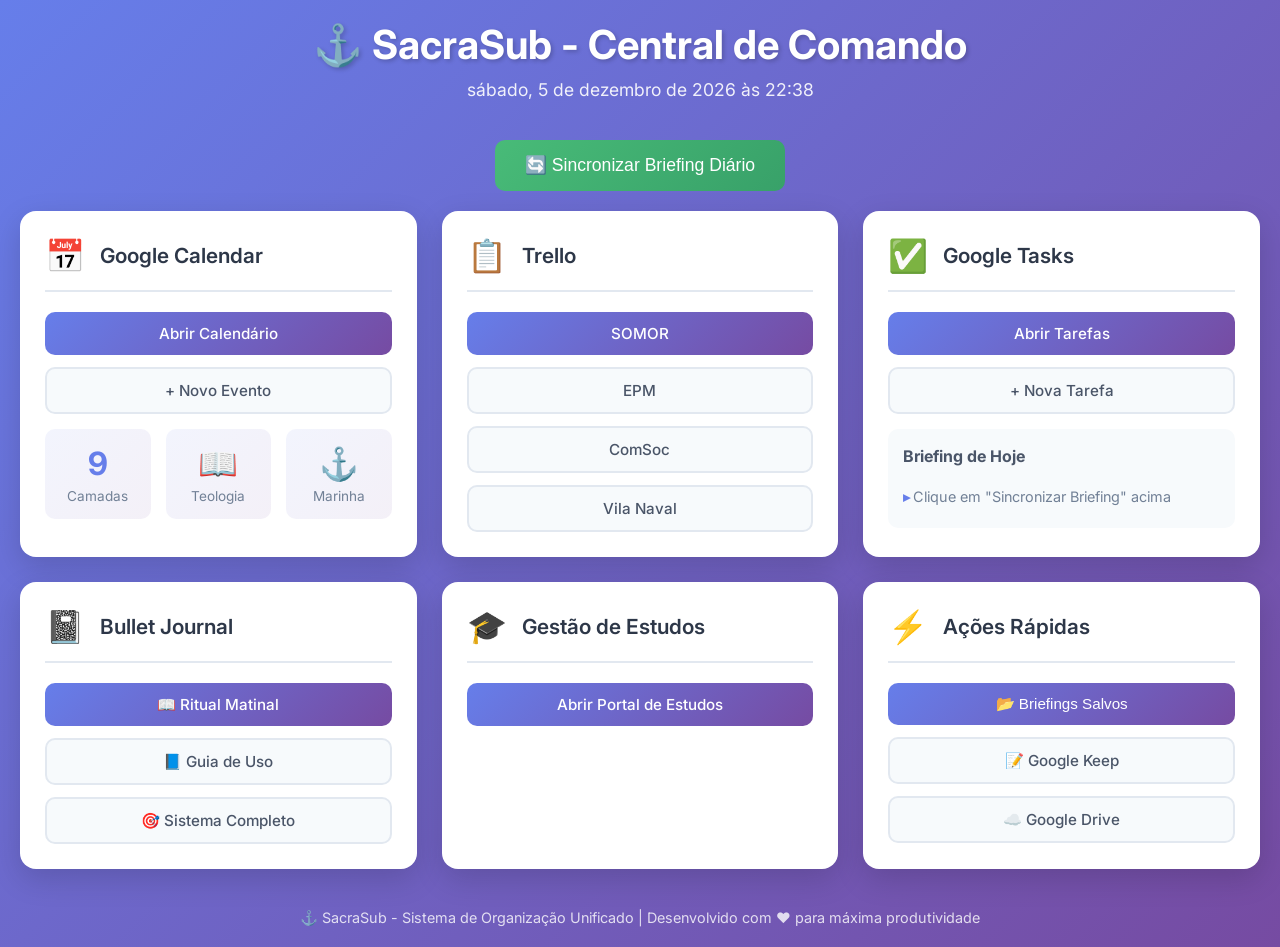
==== index.html @ 7747fe84 "Initial commit: SacraSub Dashboard" ====
<!DOCTYPE html>
<html lang="pt-BR">

<head>
    <meta charset="UTF-8">
    <meta name="viewport" content="width=device-width, initial-scale=1.0">
    <title>SacraSub - Central de Comando</title>
    <link rel="preconnect" href="https://fonts.googleapis.com">
    <link rel="preconnect" href="https://fonts.gstatic.com" crossorigin>
    <link href="https://fonts.googleapis.com/css2?family=Inter:wght@400;500;600;700&display=swap" rel="stylesheet">
    <style>
        * {
            margin: 0;
            padding: 0;
            box-sizing: border-box;
        }

        body {
            font-family: 'Inter', -apple-system, BlinkMacSystemFont, sans-serif;
            background: linear-gradient(135deg, #667eea 0%, #764ba2 100%);
            min-height: 100vh;
            padding: 20px;
            color: #2d3748;
        }

        .container {
            max-width: 1400px;
            margin: 0 auto;
        }

        header {
            text-align: center;
            color: white;
            margin-bottom: 40px;
        }

        header h1 {
            font-size: 2.5rem;
            font-weight: 700;
            margin-bottom: 10px;
            text-shadow: 2px 2px 4px rgba(0, 0, 0, 0.2);
        }

        header p {
            font-size: 1.1rem;
            opacity: 0.9;
        }

        .dashboard-grid {
            display: grid;
            grid-template-columns: repeat(auto-fit, minmax(350px, 1fr));
            gap: 25px;
            margin-bottom: 30px;
        }

        .card {
            background: white;
            border-radius: 16px;
            padding: 25px;
            box-shadow: 0 10px 30px rgba(0, 0, 0, 0.15);
            transition: transform 0.3s ease, box-shadow 0.3s ease;
        }

        .card:hover {
            transform: translateY(-5px);
            box-shadow: 0 15px 40px rgba(0, 0, 0, 0.2);
        }

        .card-header {
            display: flex;
            align-items: center;
            margin-bottom: 20px;
            padding-bottom: 15px;
            border-bottom: 2px solid #e2e8f0;
        }

        .card-icon {
            font-size: 2rem;
            margin-right: 15px;
        }

        .card-title {
            font-size: 1.3rem;
            font-weight: 600;
            color: #2d3748;
        }

        .quick-links {
            display: flex;
            flex-direction: column;
            gap: 12px;
        }

        .btn {
            display: inline-flex;
            align-items: center;
            justify-content: center;
            padding: 12px 20px;
            border-radius: 10px;
            text-decoration: none;
            font-weight: 500;
            transition: all 0.3s ease;
            border: none;
            cursor: pointer;
            font-size: 0.95rem;
        }

        .btn-primary {
            background: linear-gradient(135deg, #667eea 0%, #764ba2 100%);
            color: white;
        }

        .btn-primary:hover {
            transform: scale(1.05);
            box-shadow: 0 5px 15px rgba(102, 126, 234, 0.4);
        }

        .btn-secondary {
            background: #f7fafc;
            color: #4a5568;
            border: 2px solid #e2e8f0;
        }

        .btn-secondary:hover {
            background: #edf2f7;
            border-color: #cbd5e0;
        }

        .briefing-preview {
            background: #f7fafc;
            border-radius: 10px;
            padding: 15px;
            margin-top: 15px;
            max-height: 200px;
            overflow-y: auto;
            font-size: 0.9rem;
            line-height: 1.6;
        }

        .briefing-preview h3 {
            font-size: 1rem;
            margin-bottom: 10px;
            color: #4a5568;
        }

        .briefing-preview ul {
            list-style: none;
            padding-left: 0;
        }

        .briefing-preview li {
            padding: 5px 0;
            color: #718096;
        }

        .briefing-preview li:before {
            content: "▸ ";
            color: #667eea;
            font-weight: bold;
        }

        .stats {
            display: grid;
            grid-template-columns: repeat(3, 1fr);
            gap: 15px;
            margin-top: 15px;
        }

        .stat-box {
            background: linear-gradient(135deg, #667eea15 0%, #764ba215 100%);
            padding: 15px;
            border-radius: 10px;
            text-align: center;
        }

        .stat-number {
            font-size: 2rem;
            font-weight: 700;
            color: #667eea;
        }

        .stat-label {
            font-size: 0.85rem;
            color: #718096;
            margin-top: 5px;
        }

        footer {
            text-align: center;
            color: white;
            margin-top: 40px;
            opacity: 0.8;
            font-size: 0.9rem;
        }

        @media (max-width: 768px) {
            header h1 {
                font-size: 2rem;
            }

            .dashboard-grid {
                grid-template-columns: 1fr;
            }

            .stats {
                grid-template-columns: 1fr;
            }
        }

        .sync-button {
            background: linear-gradient(135deg, #48bb78 0%, #38a169 100%);
            color: white;
            font-size: 1.1rem;
            padding: 15px 30px;
            margin-bottom: 20px;
        }

        .sync-button:hover {
            transform: scale(1.05);
            box-shadow: 0 5px 20px rgba(72, 187, 120, 0.4);
        }
    </style>
</head>

<body>
    <div class="container">
        <header>
            <h1>⚓ SacraSub - Central de Comando</h1>
            <p>Sua rotina organizada em um só lugar</p>
        </header>

        <div style="text-align: center;">
            <button class="btn sync-button" onclick="syncBriefing()">
                🔄 Sincronizar Briefing Diário
            </button>
        </div>

        <div class="dashboard-grid">
            <!-- Google Calendar -->
            <div class="card">
                <div class="card-header">
                    <span class="card-icon">📅</span>
                    <h2 class="card-title">Google Calendar</h2>
                </div>
                <div class="quick-links">
                    <a href="https://calendar.google.com/calendar/u/0/r" target="_blank" class="btn btn-primary">
                        Abrir Calendário
                    </a>
                    <a href="https://calendar.google.com/calendar/u/0/r/eventedit" target="_blank"
                        class="btn btn-secondary">
                        + Novo Evento
                    </a>
                </div>
                <div class="stats">
                    <div class="stat-box">
                        <div class="stat-number">9</div>
                        <div class="stat-label">Camadas</div>
                    </div>
                    <div class="stat-box">
                        <div class="stat-number">📖</div>
                        <div class="stat-label">Teologia</div>
                    </div>
                    <div class="stat-box">
                        <div class="stat-number">⚓</div>
                        <div class="stat-label">Marinha</div>
                    </div>
                </div>
            </div>

            <!-- Trello -->
            <div class="card">
                <div class="card-header">
                    <span class="card-icon">📋</span>
                    <h2 class="card-title">Trello</h2>
                </div>
                <div class="quick-links">
                    <a href="https://trello.com/b/NWpqPLzt/somor" target="_blank" class="btn btn-primary">
                        SOMOR
                    </a>
                    <a href="https://trello.com/b/n18W111u/agenda-epm-cftab" target="_blank" class="btn btn-secondary">
                        EPM
                    </a>
                    <a href="https://trello.com/b/0nXLnm7i/comsoc" target="_blank" class="btn btn-secondary">
                        ComSoc
                    </a>
                    <a href="https://trello.com/b/9mdj34Pz/sindico-apl-vn-tabatinga" target="_blank"
                        class="btn btn-secondary">
                        Vila Naval
                    </a>
                </div>
            </div>

            <!-- Google Tasks -->
            <div class="card">
                <div class="card-header">
                    <span class="card-icon">✅</span>
                    <h2 class="card-title">Google Tasks</h2>
                </div>
                <div class="quick-links">
                    <a href="https://tasks.google.com" target="_blank" class="btn btn-primary">
                        Abrir Tarefas
                    </a>
                    <a href="https://tasks.google.com/create" target="_blank" class="btn btn-secondary">
                        + Nova Tarefa
                    </a>
                </div>
                <div class="briefing-preview">
                    <h3>Briefing de Hoje</h3>
                    <ul id="tasks-preview">
                        <li>Clique em "Sincronizar Briefing" acima</li>
                    </ul>
                </div>
            </div>

            <!-- Bullet Journal -->
            <div class="card">
                <div class="card-header">
                    <span class="card-icon">📓</span>
                    <h2 class="card-title">Bullet Journal</h2>
                </div>
                <div class="quick-links">
                    <a href="file:///C:/Users/Estrela/.gemini/antigravity/brain/29822387-f96a-4ae0-a63f-1f4bbe456011/morning_ritual.md"
                        class="btn btn-primary">
                        📖 Ritual Matinal
                    </a>
                    <a href="file:///C:/Users/Estrela/.gemini/antigravity/brain/29822387-f96a-4ae0-a63f-1f4bbe456011/bujo_guide.md"
                        class="btn btn-secondary">
                        📘 Guia de Uso
                    </a>
                    <a href="file:///C:/Users/Estrela/.gemini/antigravity/brain/29822387-f96a-4ae0-a63f-1f4bbe456011/system_guide.md"
                        class="btn btn-secondary">
                        🎯 Sistema Completo
                    </a>
                </div>
            </div>

            <!-- Estudos -->
            <div class="card">
                <div class="card-header">
                    <span class="card-icon">🎓</span>
                    <h2 class="card-title">Gestão de Estudos</h2>
                </div>
                <div class="quick-links">
                    <a href="file:///d:/Estrela/Documents/Gestão de Estudos 2026.html" class="btn btn-primary">
                        Abrir Portal de Estudos
                    </a>
                </div>
            </div>

            <!-- Ações Rápidas -->
            <div class="card">
                <div class="card-header">
                    <span class="card-icon">⚡</span>
                    <h2 class="card-title">Ações Rápidas</h2>
                </div>
                <div class="quick-links">
                    <button class="btn btn-primary" onclick="openBriefingFolder()">
                        📂 Briefings Salvos
                    </button>
                    <a href="https://keep.google.com" target="_blank" class="btn btn-secondary">
                        📝 Google Keep
                    </a>
                    <a href="https://drive.google.com" target="_blank" class="btn btn-secondary">
                        ☁️ Google Drive
                    </a>
                </div>
            </div>
        </div>

        <footer>
            <p>⚓ SacraSub - Sistema de Organização Unificado | Desenvolvido com ❤️ para máxima produtividade</p>
        </footer>
    </div>

    <script>
        function syncBriefing() {
            alert('Executando script de sincronização...\n\nO briefing será gerado e enviado para o Google Tasks.\n\nVerifique o Google Tasks em alguns segundos!');

            // Simula a execução do script PowerShell
            // Em produção, isso chamaria o script routine_sync.ps1
            window.location.href = 'file:///D:/Estrela/Documents/routine_sync.ps1';
        }

        function openBriefingFolder() {
            window.location.href = 'file:///D:/Estrela/Documents/Daily_Briefings/';
        }

        // Atualiza a data/hora
        function updateDateTime() {
            const now = new Date();
            const options = {
                weekday: 'long',
                year: 'numeric',
                month: 'long',
                day: 'numeric',
                hour: '2-digit',
                minute: '2-digit'
            };
            document.querySelector('header p').textContent =
                now.toLocaleDateString('pt-BR', options);
        }

        updateDateTime();
        setInterval(updateDateTime, 60000); // Atualiza a cada minuto
    </script>
</body>

</html>
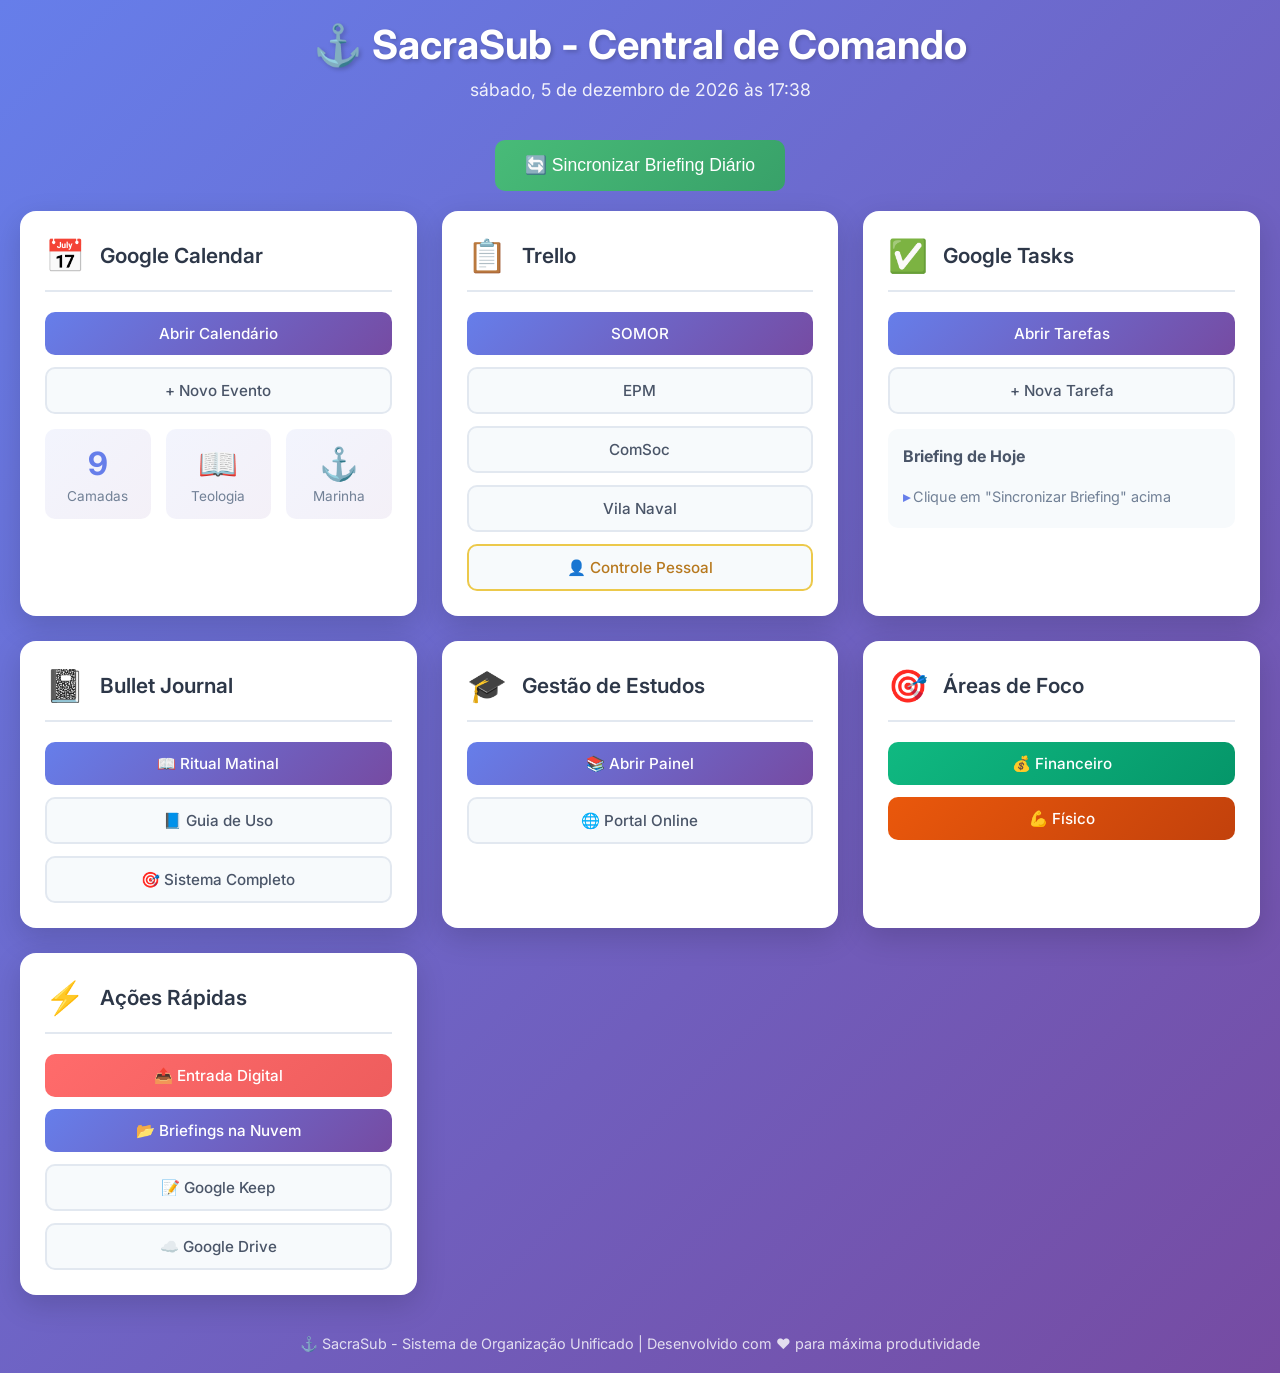
==== commit 9ec60dc9: "feat: add new guides, fix iphone access and timezone" ====
--- a/index.html
+++ b/index.html
@@ -287,6 +287,10 @@
                         class="btn btn-secondary">
                         Vila Naval
                     </a>
+                    <a href="https://trello.com/b/jLaLbuHT/controle-pessoal" target="_blank" class="btn btn-secondary"
+                        style="border-color: #ecc94b; color: #b7791f;">
+                        👤 Controle Pessoal
+                    </a>
                 </div>
             </div>
 
@@ -300,7 +304,8 @@
                     <a href="https://tasks.google.com" target="_blank" class="btn btn-primary">
                         Abrir Tarefas
                     </a>
-                    <a href="https://tasks.google.com/create" target="_blank" class="btn btn-secondary">
+                    <a href="https://calendar.google.com/calendar/u/0/r/tasks" target="_blank"
+                        class="btn btn-secondary">
                         + Nova Tarefa
                     </a>
                 </div>
@@ -319,16 +324,13 @@
                     <h2 class="card-title">Bullet Journal</h2>
                 </div>
                 <div class="quick-links">
-                    <a href="file:///C:/Users/Estrela/.gemini/antigravity/brain/29822387-f96a-4ae0-a63f-1f4bbe456011/morning_ritual.md"
-                        class="btn btn-primary">
+                    <a href="morning_ritual.html" class="btn btn-primary">
                         📖 Ritual Matinal
                     </a>
-                    <a href="file:///C:/Users/Estrela/.gemini/antigravity/brain/29822387-f96a-4ae0-a63f-1f4bbe456011/bujo_guide.md"
-                        class="btn btn-secondary">
+                    <a href="bujo_guide.html" class="btn btn-secondary">
                         📘 Guia de Uso
                     </a>
-                    <a href="file:///C:/Users/Estrela/.gemini/antigravity/brain/29822387-f96a-4ae0-a63f-1f4bbe456011/system_guide.md"
-                        class="btn btn-secondary">
+                    <a href="system_guide.html" class="btn btn-secondary">
                         🎯 Sistema Completo
                     </a>
                 </div>
@@ -341,8 +343,30 @@
                     <h2 class="card-title">Gestão de Estudos</h2>
                 </div>
                 <div class="quick-links">
-                    <a href="file:///d:/Estrela/Documents/Gestão de Estudos 2026.html" class="btn btn-primary">
-                        Abrir Portal de Estudos
+                    <a href="Gestão de Estudos 2026.html" class="btn btn-primary">
+                        📚 Abrir Painel
+                    </a>
+                    <a href="https://script.google.com/macros/s/AKfycby8uC9WKj9LOztqqE6CQB48UByHhwh0EwSYImuhzBZTdn1ID9520pWD9t5ulPvxTYkCSQ/exec"
+                        target="_blank" class="btn btn-secondary">
+                        🌐 Portal Online
+                    </a>
+                </div>
+            </div>
+
+            <!-- Áreas de Foco -->
+            <div class="card">
+                <div class="card-header">
+                    <span class="card-icon">🎯</span>
+                    <h2 class="card-title">Áreas de Foco</h2>
+                </div>
+                <div class="quick-links">
+                    <a href="finance_guide.html" class="btn btn-primary"
+                        style="background: linear-gradient(135deg, #10b981 0%, #059669 100%);">
+                        💰 Financeiro
+                    </a>
+                    <a href="physical_guide.html" class="btn btn-primary"
+                        style="background: linear-gradient(135deg, #ea580c 0%, #c2410c 100%);">
+                        💪 Físico
                     </a>
                 </div>
             </div>
@@ -354,9 +378,14 @@
                     <h2 class="card-title">Ações Rápidas</h2>
                 </div>
                 <div class="quick-links">
-                    <button class="btn btn-primary" onclick="openBriefingFolder()">
-                        📂 Briefings Salvos
-                    </button>
+                    <a href="https://drive.google.com/drive/folders/1etQ4niJ2ANqv2A9UuDGrgwXPBNXaIQx8" target="_blank"
+                        class="btn btn-primary" style="background: linear-gradient(135deg, #FF6B6B 0%, #EE5D5D 100%);">
+                        📤 Entrada Digital
+                    </a>
+                    <a href="https://drive.google.com/drive/folders/1zTRTQm32LDg0guEMyaWehimYFghTPLn_" target="_blank"
+                        class="btn btn-primary">
+                        📂 Briefings na Nuvem
+                    </a>
                     <a href="https://keep.google.com" target="_blank" class="btn btn-secondary">
                         📝 Google Keep
                     </a>
@@ -374,21 +403,27 @@
 
     <script>
         function syncBriefing() {
-            alert('Executando script de sincronização...\n\nO briefing será gerado e enviado para o Google Tasks.\n\nVerifique o Google Tasks em alguns segundos!');
-
-            // Simula a execução do script PowerShell
-            // Em produção, isso chamaria o script routine_sync.ps1
-            window.location.href = 'file:///D:/Estrela/Documents/routine_sync.ps1';
+            if (window.location.protocol === 'file:') {
+                alert('Executando script de sincronização...\n\nVerifique o Google Tasks em alguns segundos!');
+                window.location.href = 'file:///D:/Estrela/Documents/routine_sync.ps1';
+            } else {
+                alert('⚠️ VOCÊ ESTÁ NO MODO ONLINE\n\nPor segurança, navegadores não permitem que sites executem tarefas no seu PC.\n\nPARA SINCRONIZAR:\n1. Use o atalho "Sincronizar Bujo" na sua Área de Trabalho.\n2. Ou abra este dashboard pelo arquivo local no seu computador.');
+            }
         }
 
         function openBriefingFolder() {
-            window.location.href = 'file:///D:/Estrela/Documents/Daily_Briefings/';
+            if (window.location.protocol === 'file:') {
+                window.location.href = 'file:///D:/Estrela/Documents/Daily_Briefings/';
+            } else {
+                alert('⚠️ VOCÊ ESTÁ NO MODO ONLINE\n\nNão é possível abrir pastas do seu computador através da internet.\n\nCaminho da pasta no seu PC:\nD:\\Estrela\\Documents\\Daily_Briefings');
+            }
         }
 
         // Atualiza a data/hora
         function updateDateTime() {
             const now = new Date();
             const options = {
+                timeZone: 'America/Rio_Branco',
                 weekday: 'long',
                 year: 'numeric',
                 month: 'long',
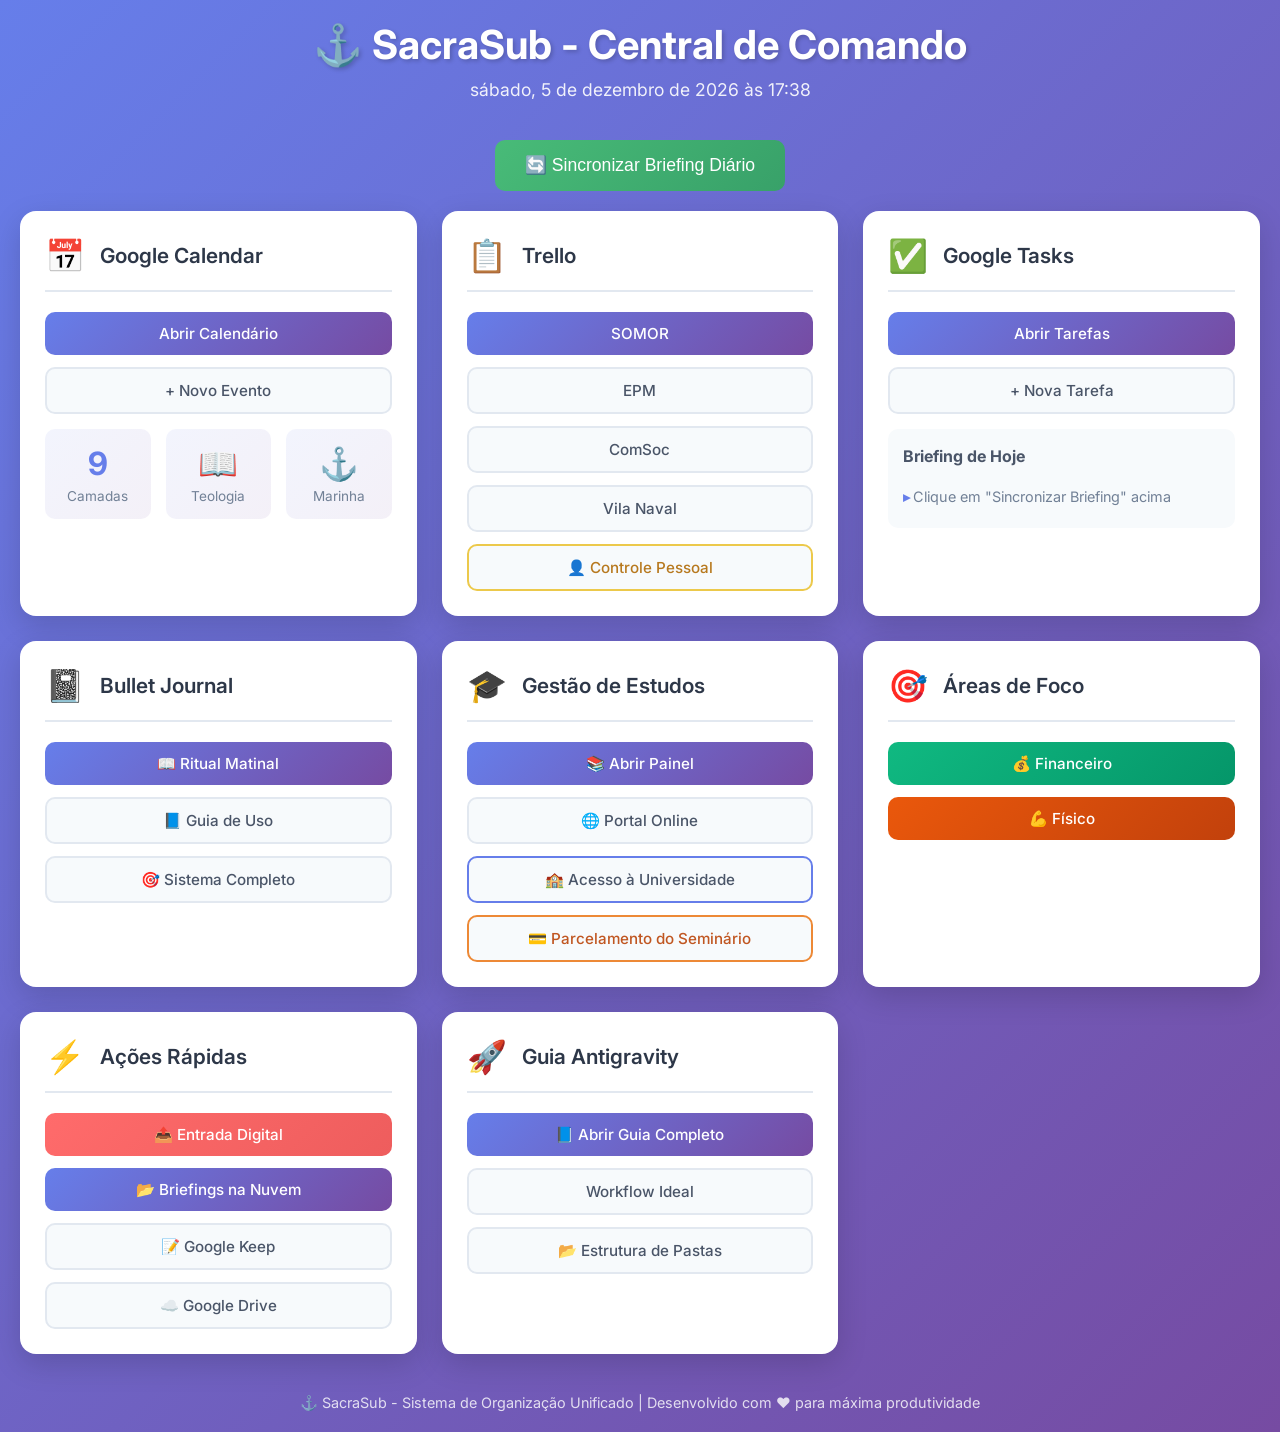
==== commit 111936b6: "Update pages and add new seminar documents" ====
--- a/index.html
+++ b/index.html
@@ -350,6 +350,12 @@
                         target="_blank" class="btn btn-secondary">
                         🌐 Portal Online
                     </a>
+                    <a href="https://educacional.usecerbrum.net/home.aspx" target="_blank" class="btn btn-secondary" style="border-color: #667eea; color: #4a5568;">
+                        🏫 Acesso à Universidade
+                    </a>
+                    <a href="https://www.asaas.com/i/pv8e515ecx89io59" target="_blank" class="btn btn-secondary" style="border-color: #ed8936; color: #c05621;">
+                        💳 Parcelamento do Seminário
+                    </a>
                 </div>
             </div>
 
@@ -391,6 +397,26 @@
                     </a>
                     <a href="https://drive.google.com" target="_blank" class="btn btn-secondary">
                         ☁️ Google Drive
+                    </a>
+                </div>
+            </div>
+
+            <!-- Guia Antigravity -->
+            <div class="card">
+                <div class="card-header">
+                    <span class="card-icon">🚀</span>
+                    <h2 class="card-title">Guia Antigravity</h2>
+                </div>
+                <div class="quick-links">
+                    <a href="docs/Guia_Antigravity.html" class="btn btn-primary"
+                        style="background: linear-gradient(135deg, #667eea 0%, #764ba2 100%);">
+                        📘 Abrir Guia Completo
+                    </a>
+                    <a href="docs/Guia_Antigravity.html" class="btn btn-secondary">
+                        Workflow Ideal
+                    </a>
+                    <a href="docs/Guia_Antigravity.html" class="btn btn-secondary">
+                        📂 Estrutura de Pastas
                     </a>
                 </div>
             </div>
